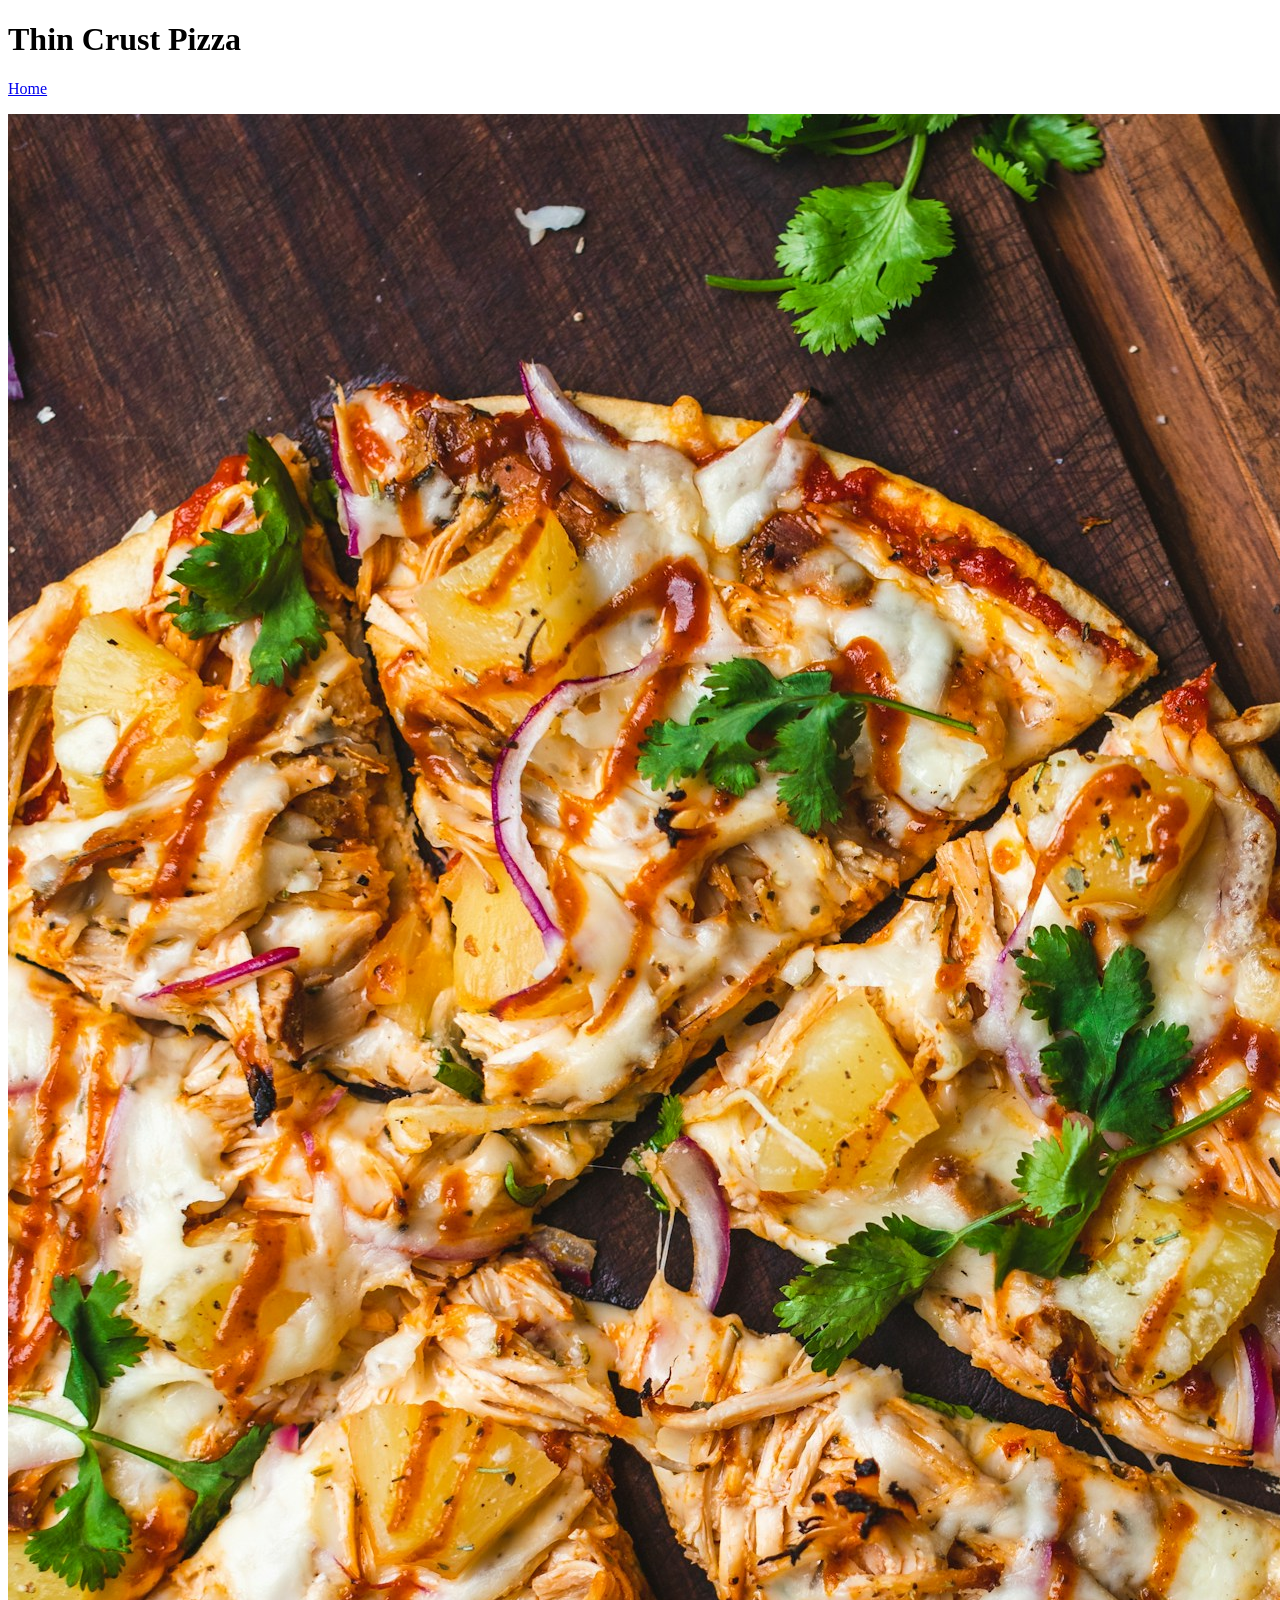
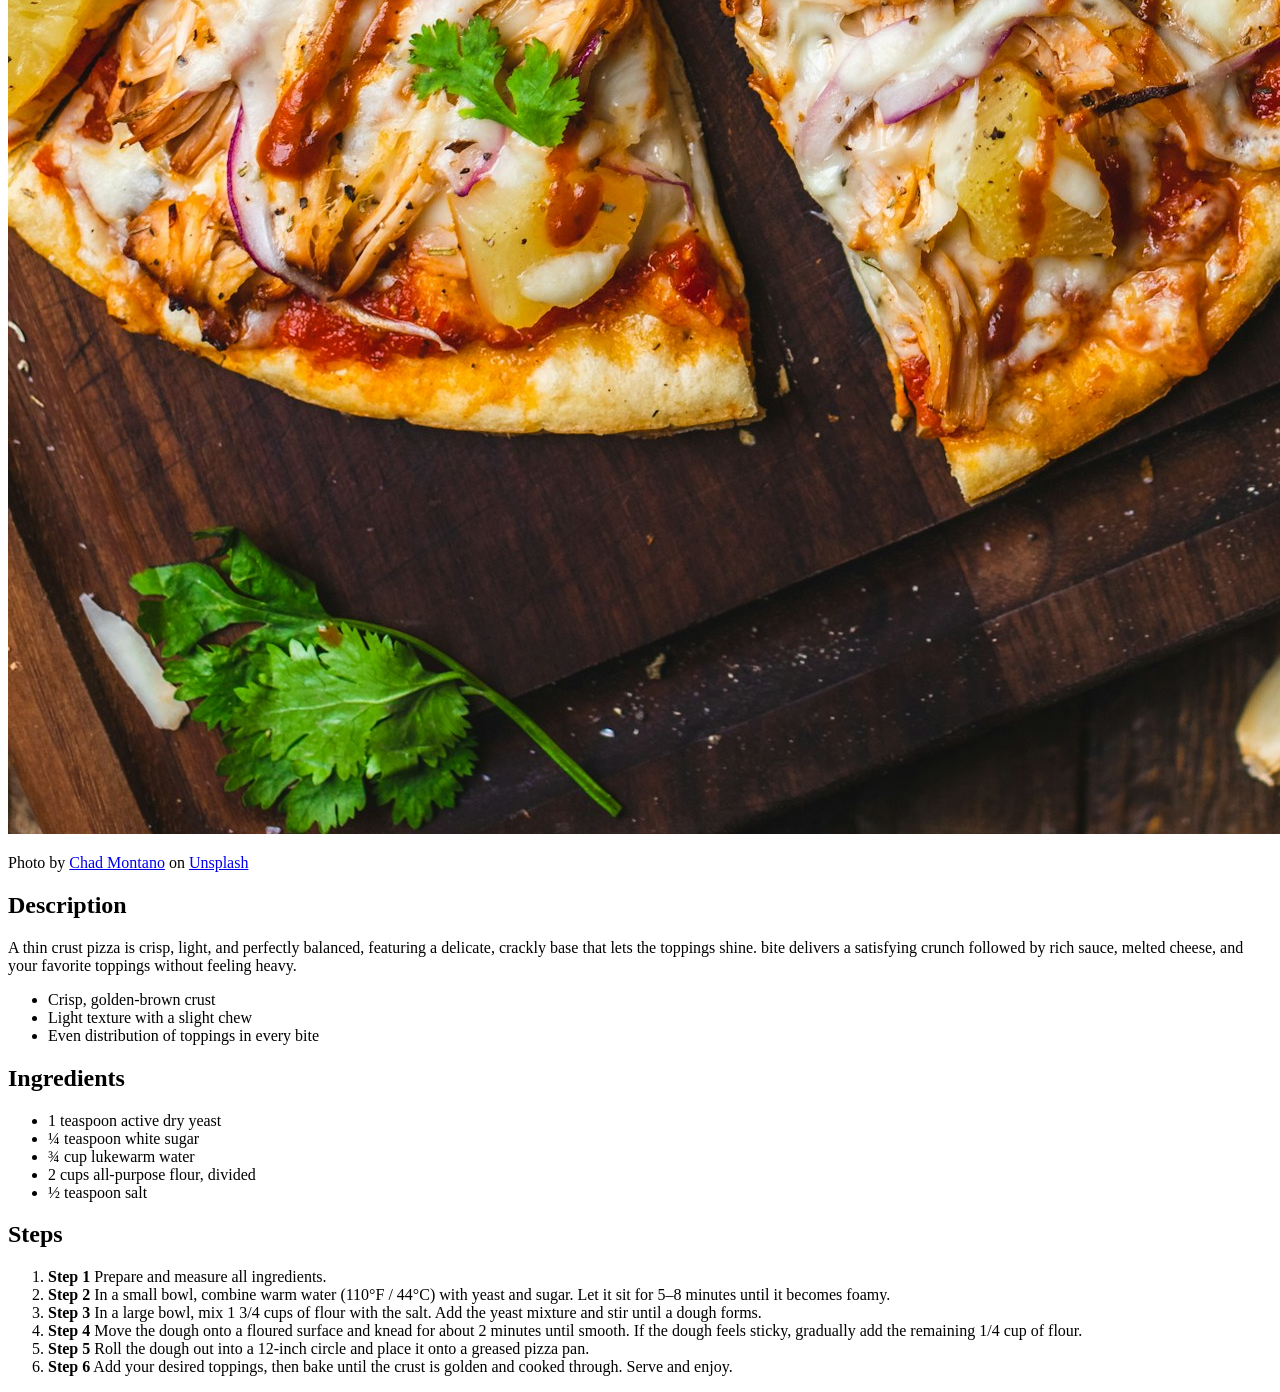
==== recipes/pizza.html @ 16328cbe "Add image files, content structure, and homepage This commit begins the project with the website's s" ====
<!DOCTYPE html>
<html lang="en">
<head>
    <meta charset="UTF-8">
    <meta name="viewport" content="width=device-width, initial-scale=1.0">
    <title>Pizza</title>
</head>
<body>
    <h1>Thin Crust Pizza</h1>
    <p><a href="../index.html">Home</a></p>
    <img src="../img/pizza.jpg" alt="Smoked Pizza">
    <p>Photo by <a href="https://unsplash.com/@briewilly?utm_source=unsplash&utm_medium=referral&utm_content=creditCopyText">Chad Montano</a> on <a href="https://unsplash.com/photos/pizza-on-chopping-board-MqT0asuoIcU?utm_source=unsplash&utm_medium=referral&utm_content=creditCopyText">Unsplash</a></p>

    <h2>Description</h2>
    <p>A thin crust pizza is crisp, light, and perfectly balanced, 
        featuring a delicate, crackly base that lets the toppings shine. 
        bite delivers a satisfying crunch followed by rich sauce, melted 
        cheese, and your favorite toppings without feeling heavy.
    </p>
    <ul>
        <li>Crisp, golden-brown crust</li>
        <li>Light texture with a slight chew</li>
        <li>Even distribution of toppings in every bite</li>
    </ul>

    <h2>Ingredients</h2>
    <ul>
        <li>1 teaspoon active dry yeast</li>
        <li>¼ teaspoon white sugar</li>
        <li>¾ cup lukewarm water</li>
        <li>2 cups all-purpose flour, divided</li>
        <li>½ teaspoon salt</li>
    </ul>

    <h2>Steps</h2>
    <ol>
        <li><strong>Step 1</strong> Prepare and measure all ingredients.</li>
        <li><strong>Step 2</strong> In a small bowl, combine warm water (110°F / 44°C) with yeast and sugar. Let it sit for 5–8 minutes until it becomes foamy.</li>
        <li><strong>Step 3</strong> In a large bowl, mix 1 3/4 cups of flour with the salt. Add the yeast mixture and stir until a dough forms.</li>
        <li><strong>Step 4</strong> Move the dough onto a floured surface and knead for about 2 minutes until smooth. If the dough feels sticky, gradually add the remaining 1/4 cup of flour.</li>
        <li><strong>Step 5</strong> Roll the dough out into a 12-inch circle and place it onto a greased pizza pan.</li>
        <li><strong>Step 6</strong> Add your desired toppings, then bake until the crust is golden and cooked through. Serve and enjoy.</li>
    </ol>
</body>
</html>
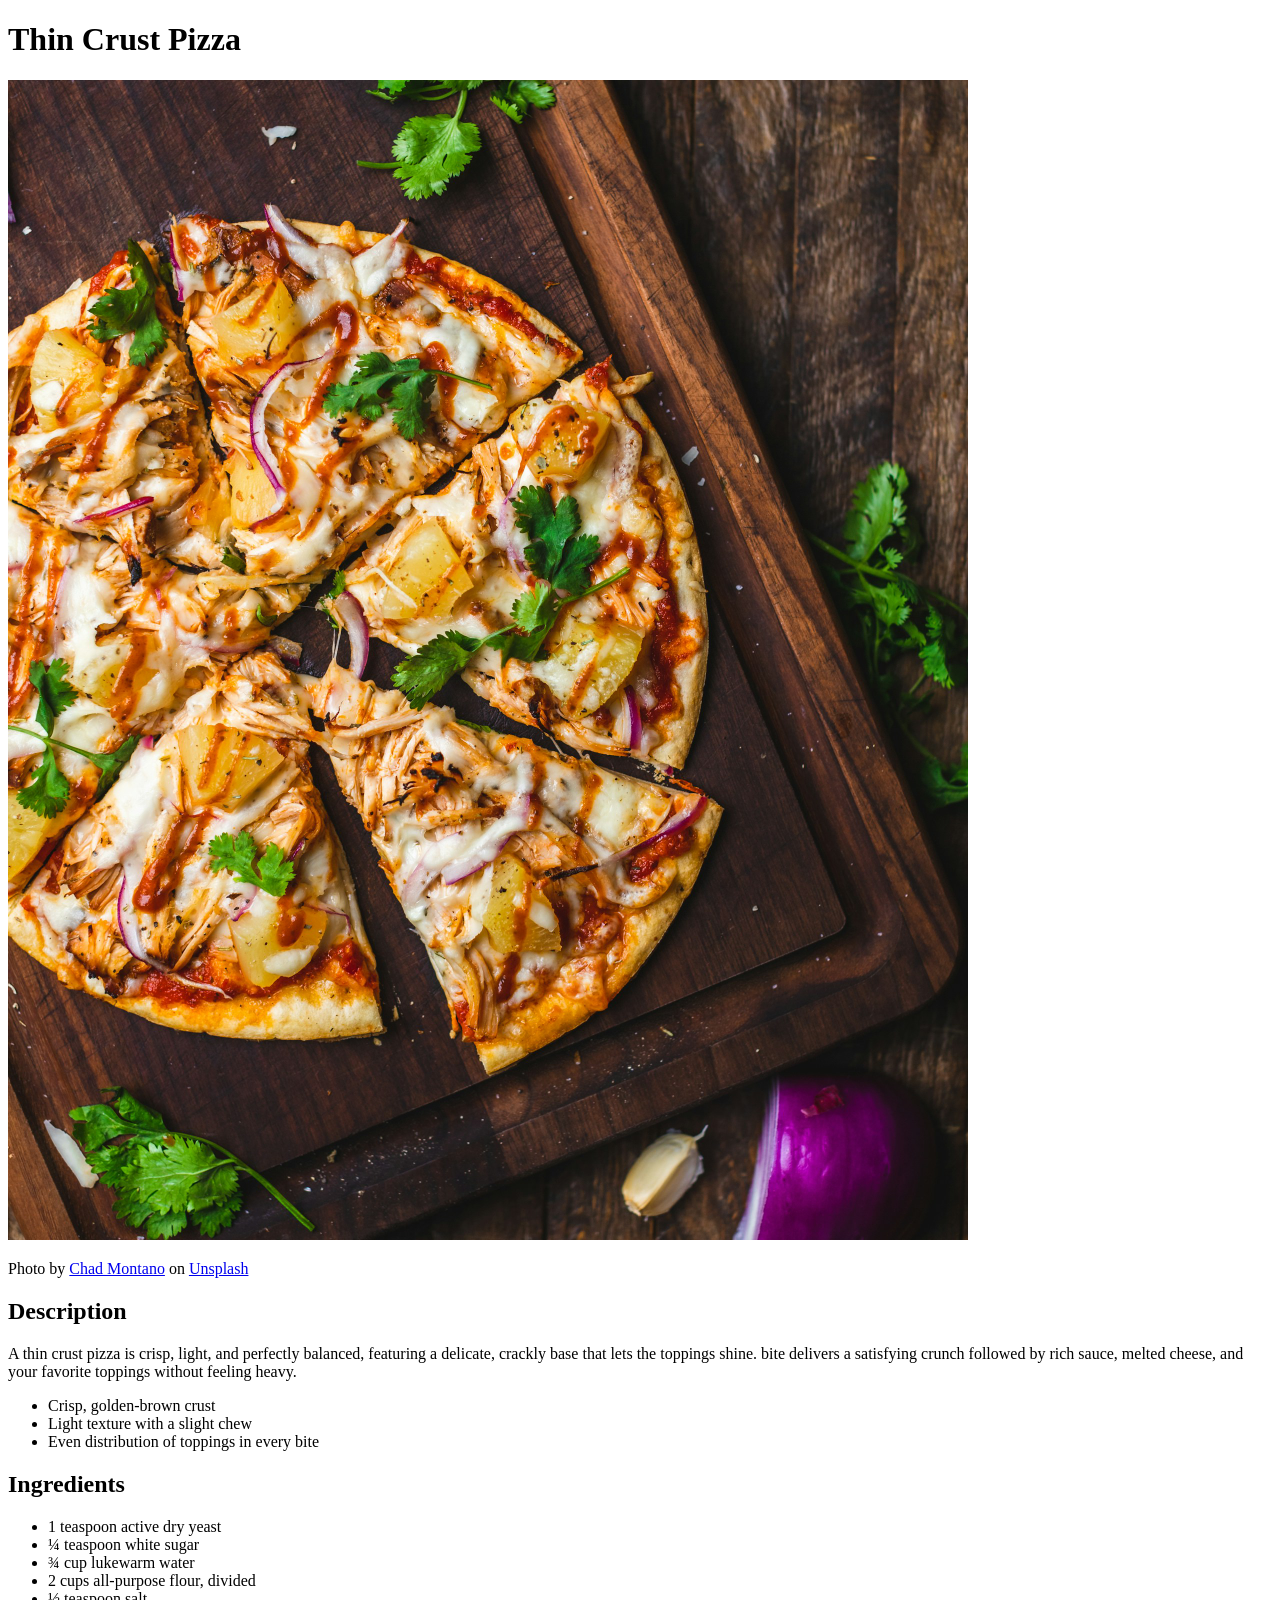
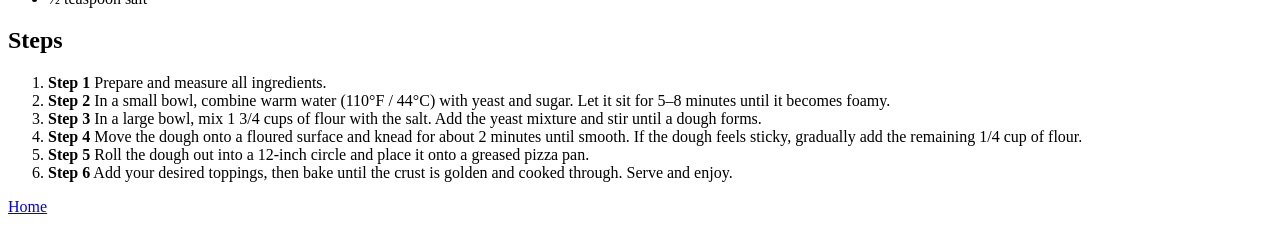
==== commit e8e38bdc: "Add Salmon page's content & adjust pizza's size This commit adds content to the salmon's page and fi" ====
--- a/recipes/pizza.html
+++ b/recipes/pizza.html
@@ -7,9 +7,13 @@
 </head>
 <body>
     <h1>Thin Crust Pizza</h1>
-    <p><a href="../index.html">Home</a></p>
-    <img src="../img/pizza.jpg" alt="Smoked Pizza">
-    <p>Photo by <a href="https://unsplash.com/@briewilly?utm_source=unsplash&utm_medium=referral&utm_content=creditCopyText">Chad Montano</a> on <a href="https://unsplash.com/photos/pizza-on-chopping-board-MqT0asuoIcU?utm_source=unsplash&utm_medium=referral&utm_content=creditCopyText">Unsplash</a></p>
+    <img width="960" height="1160" src="../img/pizza.jpg" alt="Smoked Pizza">
+    <p>
+        Photo by <a href="https://unsplash.com/@briewilly?utm_source=unsplash&utm_
+        medium=referral&utm_content=creditCopyText">Chad Montano</a> 
+        on <a href="https://unsplash.com/photos/pizza-on-chopping-board-MqT0asuoIcU?utm_
+        source=unsplash&utm_medium=referral&utm_content=creditCopyText">Unsplash</a>
+    </p>
 
     <h2>Description</h2>
     <p>A thin crust pizza is crisp, light, and perfectly balanced, 
@@ -41,5 +45,7 @@
         <li><strong>Step 5</strong> Roll the dough out into a 12-inch circle and place it onto a greased pizza pan.</li>
         <li><strong>Step 6</strong> Add your desired toppings, then bake until the crust is golden and cooked through. Serve and enjoy.</li>
     </ol>
+
+    <p><a href="../index.html">Home</a></p>
 </body>
 </html>
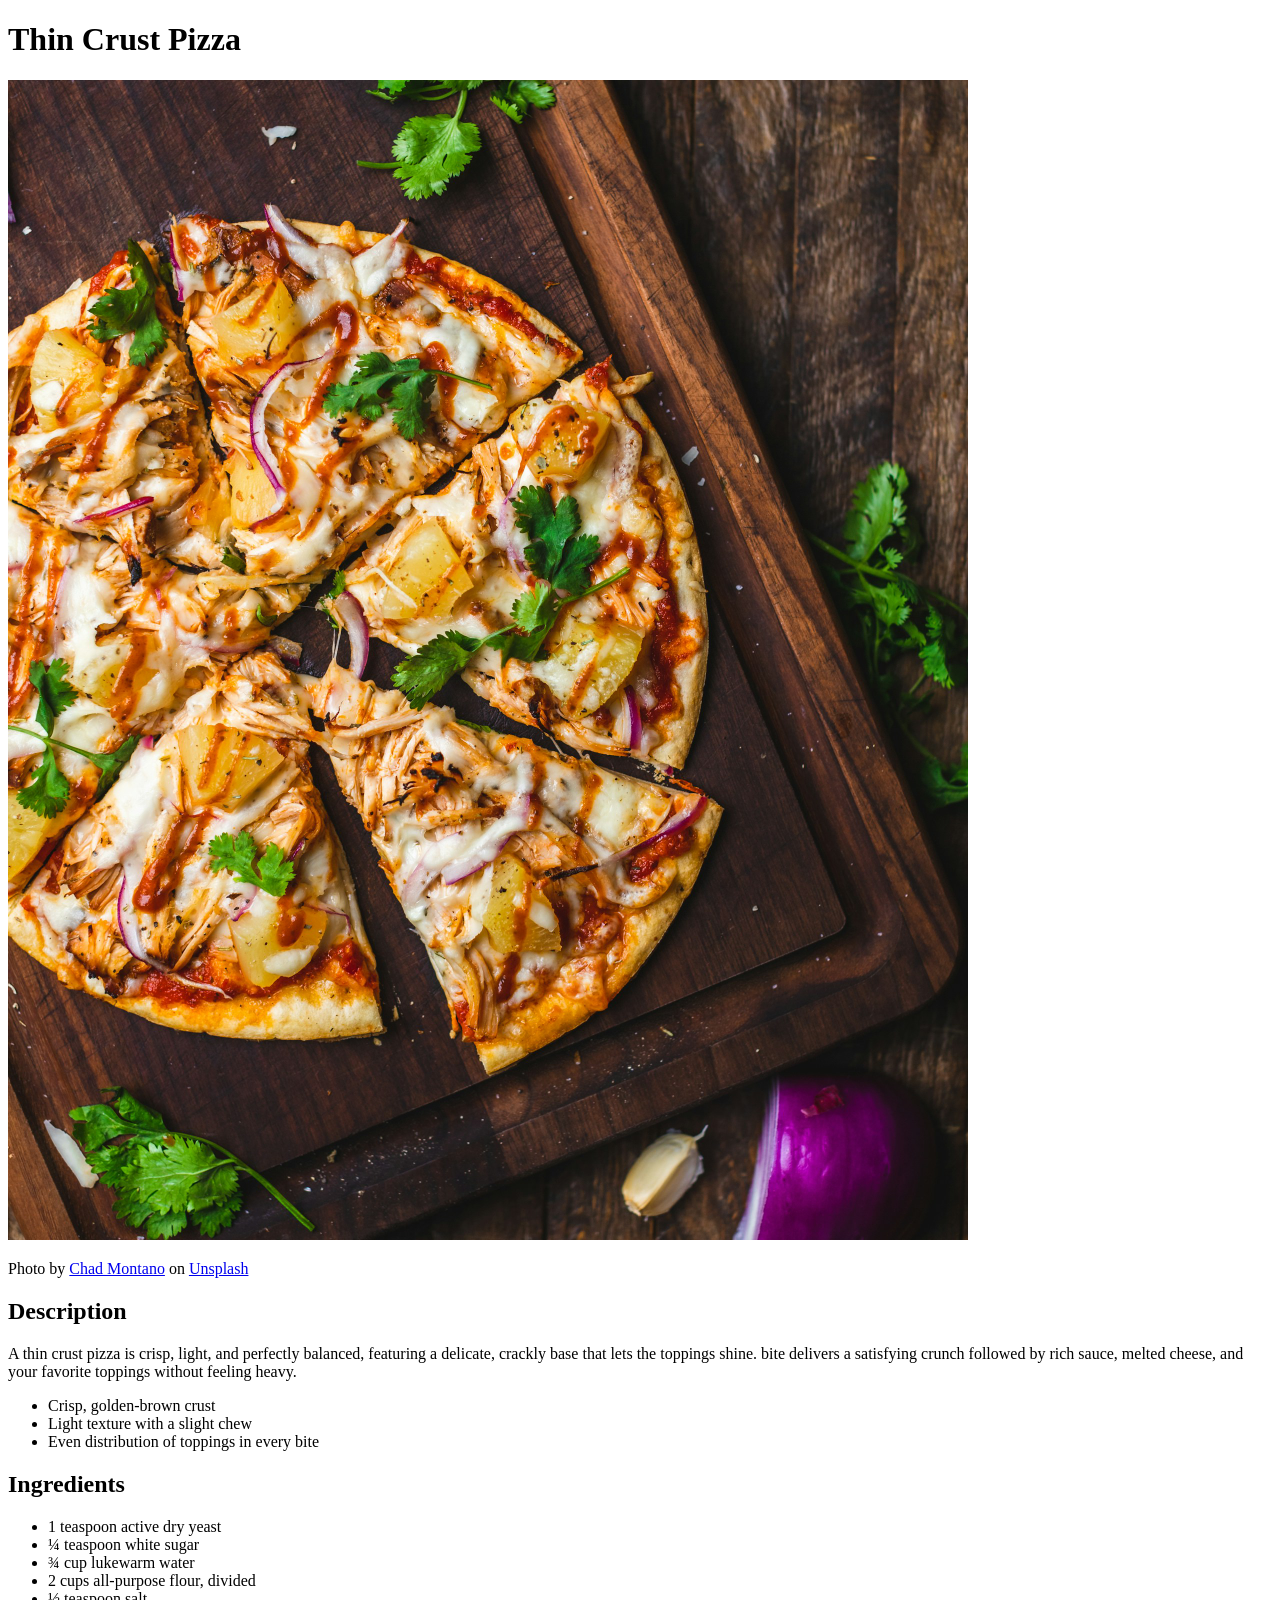
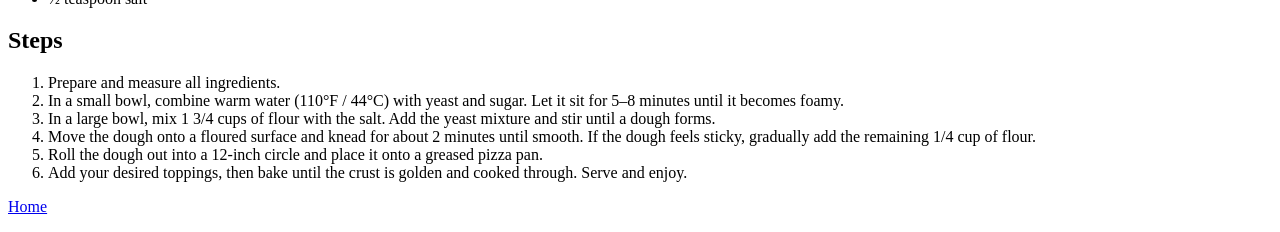
==== commit 810f3d20: "Modify pizza.html by removing strong tags in steps The steps # wrapped in a strong tag was redundant" ====
--- a/recipes/pizza.html
+++ b/recipes/pizza.html
@@ -38,12 +38,12 @@
 
     <h2>Steps</h2>
     <ol>
-        <li><strong>Step 1</strong> Prepare and measure all ingredients.</li>
-        <li><strong>Step 2</strong> In a small bowl, combine warm water (110°F / 44°C) with yeast and sugar. Let it sit for 5–8 minutes until it becomes foamy.</li>
-        <li><strong>Step 3</strong> In a large bowl, mix 1 3/4 cups of flour with the salt. Add the yeast mixture and stir until a dough forms.</li>
-        <li><strong>Step 4</strong> Move the dough onto a floured surface and knead for about 2 minutes until smooth. If the dough feels sticky, gradually add the remaining 1/4 cup of flour.</li>
-        <li><strong>Step 5</strong> Roll the dough out into a 12-inch circle and place it onto a greased pizza pan.</li>
-        <li><strong>Step 6</strong> Add your desired toppings, then bake until the crust is golden and cooked through. Serve and enjoy.</li>
+        <li>Prepare and measure all ingredients.</li>
+        <li>In a small bowl, combine warm water (110°F / 44°C) with yeast and sugar. Let it sit for 5–8 minutes until it becomes foamy.</li>
+        <li>In a large bowl, mix 1 3/4 cups of flour with the salt. Add the yeast mixture and stir until a dough forms.</li>
+        <li>Move the dough onto a floured surface and knead for about 2 minutes until smooth. If the dough feels sticky, gradually add the remaining 1/4 cup of flour.</li>
+        <li>Roll the dough out into a 12-inch circle and place it onto a greased pizza pan.</li>
+        <li>Add your desired toppings, then bake until the crust is golden and cooked through. Serve and enjoy.</li>
     </ol>
 
     <p><a href="../index.html">Home</a></p>
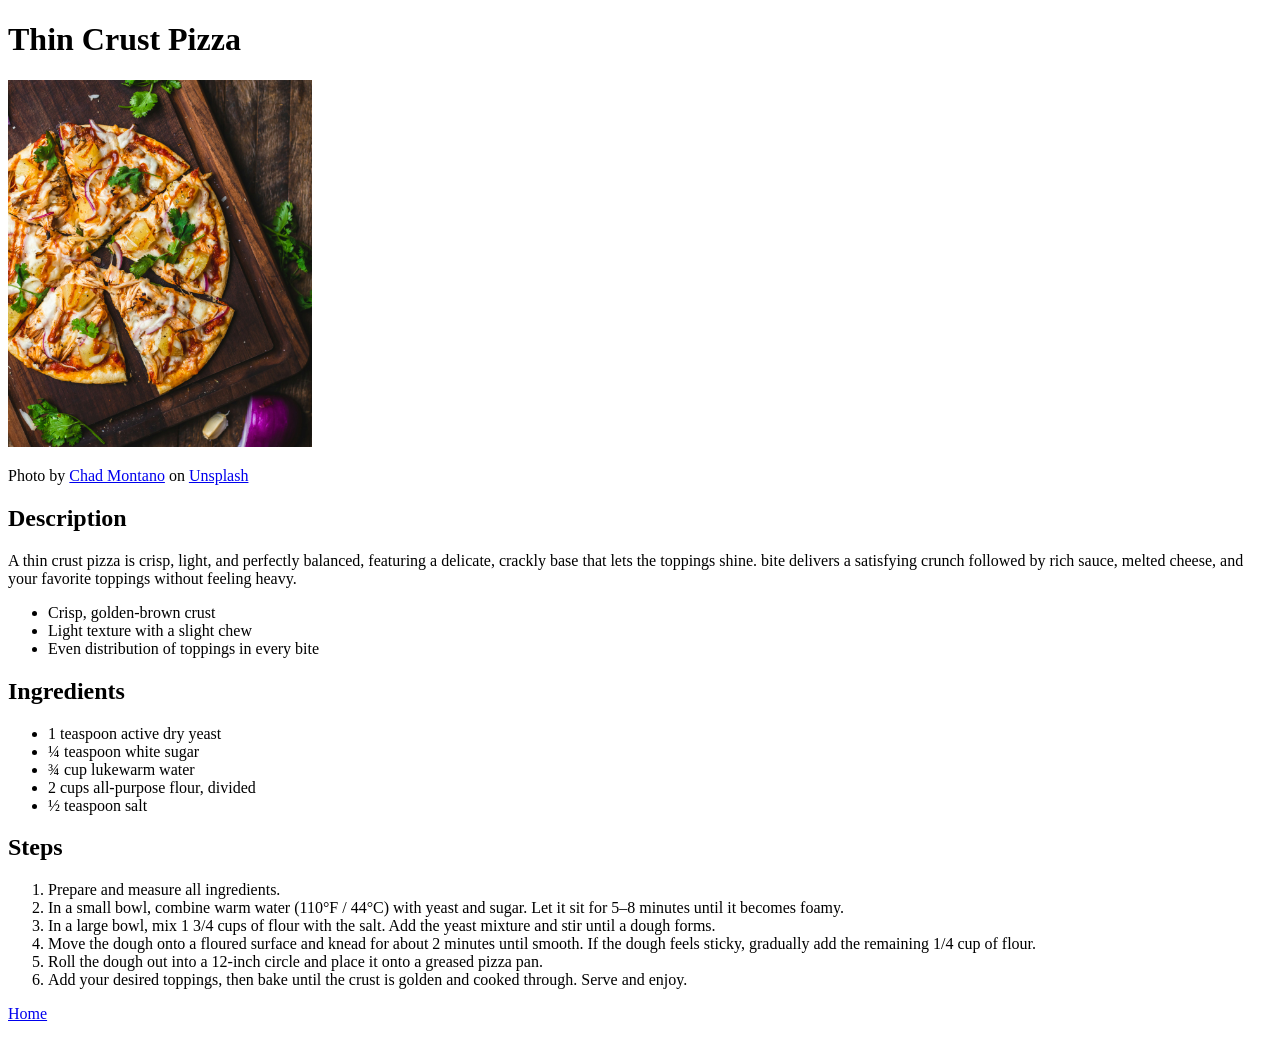
==== commit 7151e366: "Modify image scales Images were too big, reduced scale to fit screen with screen size in a reasonabl" ====
--- a/recipes/pizza.html
+++ b/recipes/pizza.html
@@ -7,7 +7,7 @@
 </head>
 <body>
     <h1>Thin Crust Pizza</h1>
-    <img width="960" height="1160" src="../img/pizza.jpg" alt="Smoked Pizza">
+    <img width="304" height="367" src="../img/pizza.jpg" alt="Smoked Pizza">
     <p>
         Photo by <a href="https://unsplash.com/@briewilly?utm_source=unsplash&utm_
         medium=referral&utm_content=creditCopyText">Chad Montano</a> 
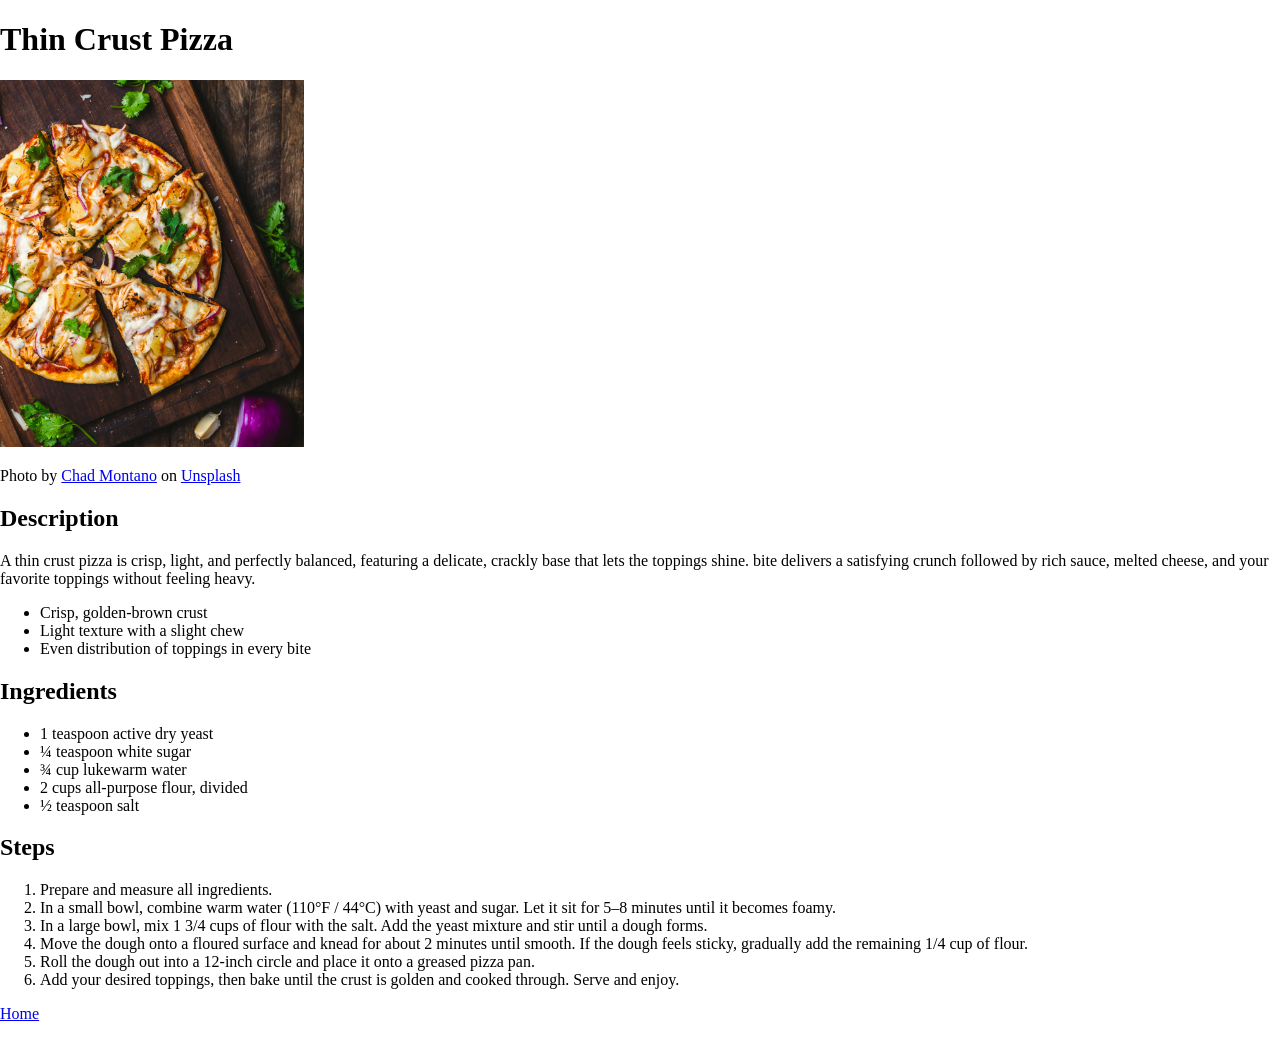
==== commit 3cf13822: "Create styles.css & link recipes to stylesheet" ====
--- a/recipes/pizza.html
+++ b/recipes/pizza.html
@@ -3,6 +3,7 @@
 <head>
     <meta charset="UTF-8">
     <meta name="viewport" content="width=device-width, initial-scale=1.0">
+    <link href="/styles.css" rel="stylesheet"/>
     <title>Pizza</title>
 </head>
 <body>
--- a/styles.css
+++ b/styles.css
@@ -0,0 +1,3 @@
+body {
+    margin: auto;
+}
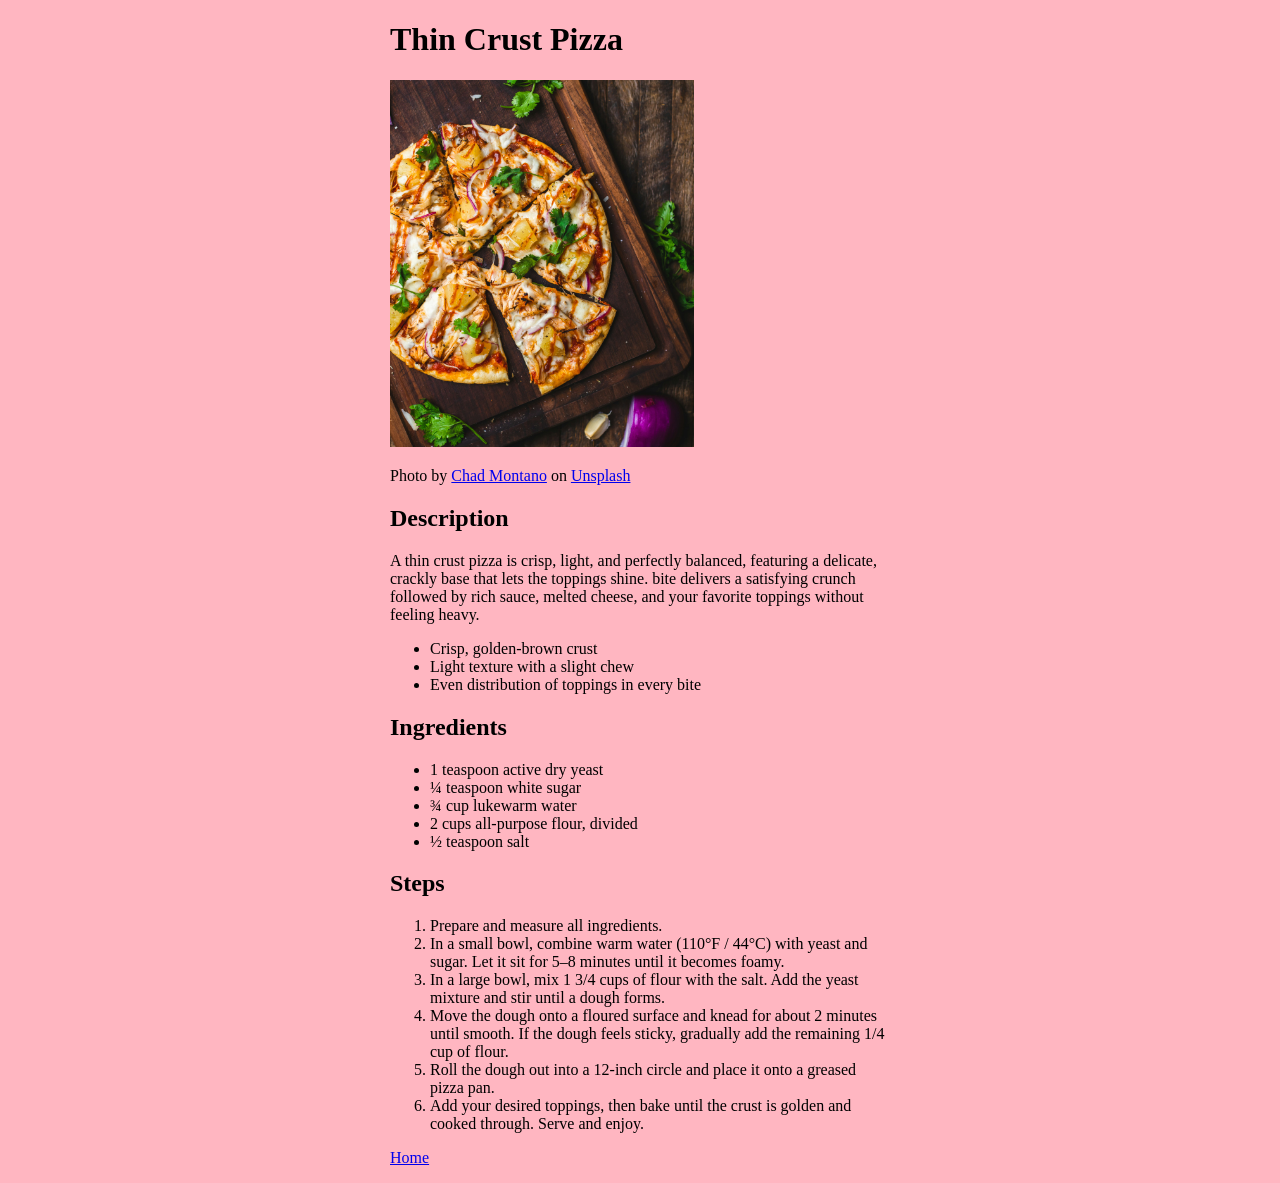
==== commit b59ee1ea: "Adjusted link paths to be tested local in browser" ====
--- a/recipes/pizza.html
+++ b/recipes/pizza.html
@@ -3,7 +3,7 @@
 <head>
     <meta charset="UTF-8">
     <meta name="viewport" content="width=device-width, initial-scale=1.0">
-    <link href="/styles.css" rel="stylesheet"/>
+    <link href="../styles.css" rel="stylesheet"/>
     <title>Pizza</title>
 </head>
 <body>
--- a/styles.css
+++ b/styles.css
@@ -1,3 +1,5 @@
 body {
+    width: 500px;
     margin: auto;
+    background-color: lightpink;
 }
